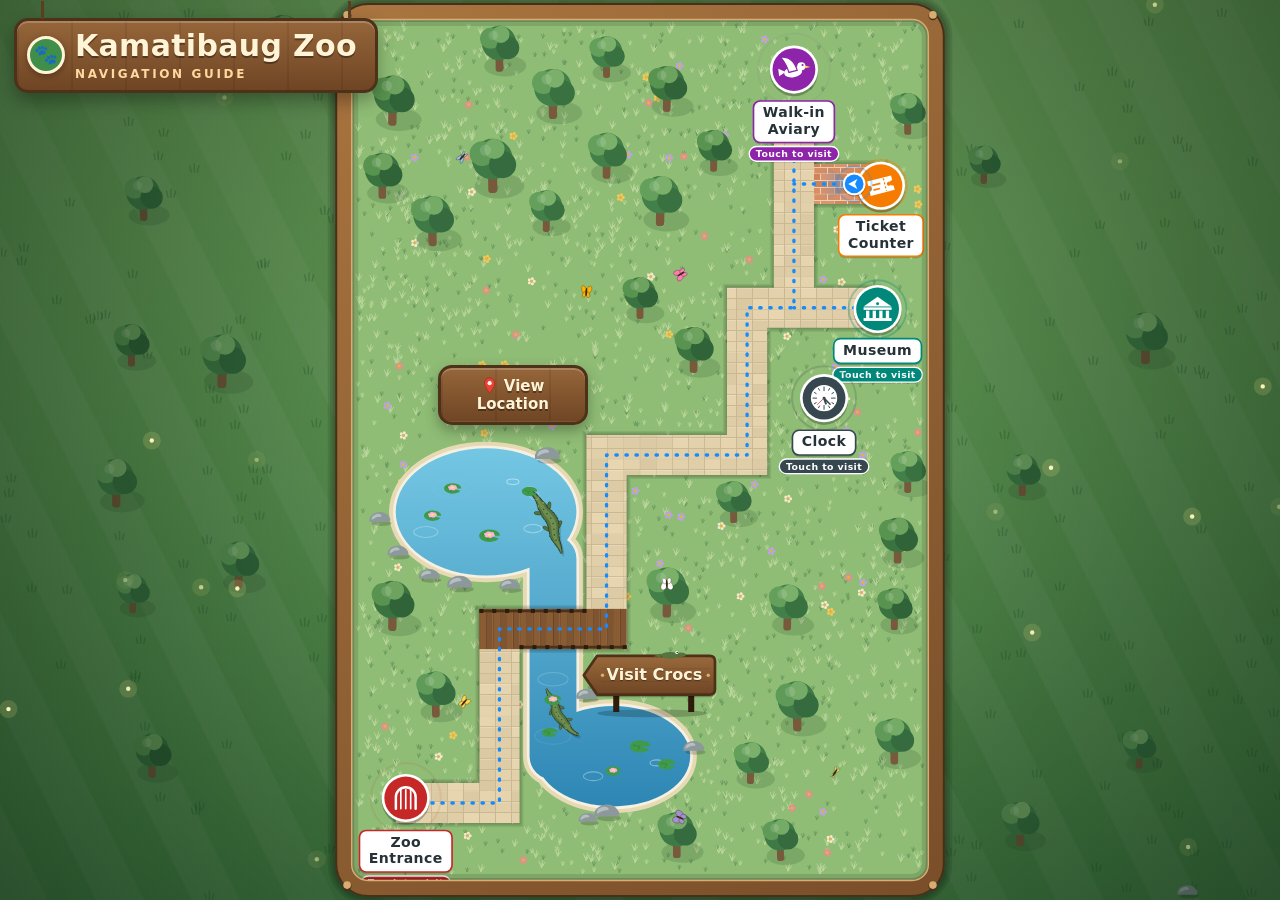
==== index.html @ b9ba96b5 "Update website" ====
<!DOCTYPE html>
<html lang="en">
<head>
    <meta charset="UTF-8">
    <meta name="viewport" content="width=device-width, initial-scale=1.0, viewport-fit=cover">
    <title>Kamatibaug Zoo Navigation Guide</title>
    <link rel="stylesheet" href="style.css?v=5">
</head>
<body>

    <canvas id="zooMap"></canvas>

    <!-- Wooden hanging sign with the title -->
    <header class="zoo-title">
        <div class="zoo-title-icon" aria-hidden="true">&#128062;</div>
        <div class="zoo-title-text">
            <h1>Kamatibaug Zoo</h1>
            <p>Navigation Guide</p>
        </div>
    </header>

    <!-- Information card (hidden until "View Details" is pressed). Filled by place-card.js -->
    <div class="card-overlay" id="placeCard" aria-hidden="true">
        <div class="card" role="dialog" aria-modal="true" aria-labelledby="cardTitle">

            <header class="card-header">
                <div class="card-icon" id="cardIcon"></div>
                <div class="card-heading">
                    <h2 id="cardTitle"></h2>
                    <p id="cardTagline"></p>
                </div>
                <button class="card-close" id="cardClose" type="button" aria-label="Close">&times;</button>
            </header>

            <div class="card-body" id="cardBody">
                <figure class="card-photo">
                    <div class="photo-frame">
                        <img id="cardImg" alt="" hidden>
                        <div class="photo-fallback" id="cardFallback">
                            <span id="cardFallbackIcon"></span>
                            <small>Photo coming soon</small>
                        </div>
                    </div>
                    <figcaption id="cardCredit"></figcaption>
                </figure>

                <section>
                    <h3>Quick facts</h3>
                    <ul class="facts" id="cardFacts"></ul>
                </section>

                <section class="note did-you-know" id="cardDyk">
                    <h3>Did you know?</h3>
                    <p id="cardDykText"></p>
                </section>

                <section class="note visit-tip" id="cardTipBox">
                    <h3>Visitor tip</h3>
                    <p id="cardTip"></p>
                </section>

                <footer class="sources">
                    <h3>Sources</h3>
                    <ul id="cardSources"></ul>
                </footer>
            </div>

        </div>
    </div>

    <!-- Opening screen (fades away by itself, see main-map.js) -->
    <div class="splash" id="splash">
        <div class="splash-sign">
            <h1>Kamatibaug Zoo</h1>
            <p>Navigation Guide</p>
        </div>
        <div class="splash-paws" aria-hidden="true">
            <span>&#128062;</span><span>&#128062;</span><span>&#128062;</span>
        </div>
    </div>

    <!-- Order matters: data first, then the card, then the map -->
    <script src="data/places-data.js?v=5"></script>
    <script src="place-card.js?v=5"></script>
    <script src="main-map.js?v=5"></script>
</body>
</html>
---- style.css ----
/* =========================================================
   SMART ZOO GUIDE — RESPONSIVE PLACE INFORMATION CARD
   ========================================================= */

* {
    box-sizing: border-box;
}

html,
body {
    margin: 0;
    width: 100%;
    height: 100%;
    overflow: hidden;
    background: #4b8648;   /* forest green around the map frame (same family as OUTSIDE_COLOR in main-map.js) */
    font-family: "Inter", "Segoe UI", system-ui, -apple-system, Roboto, Arial, sans-serif;
}

canvas {
    display: block;
    position: fixed;
    inset: 0;
}

[hidden] {
    display: none !important;
}

/* ---------- Popup Background ---------- */

.card-overlay {
    --accent: #00897b;

    position: fixed;
    inset: 0;
    z-index: 10;

    display: flex;
    align-items: center;
    justify-content: center;

    padding: 24px;

    background: rgba(12, 24, 18, 0.85);

    opacity: 0;
    visibility: hidden;

    transition:
        opacity 0.28s ease,
        visibility 0s linear 0.28s;
}

.card-overlay.open {
    opacity: 1;
    visibility: visible;

    transition: opacity 0.28s ease;
}

/* ---------- Main Popup ---------- */

.card {
    width: min(900px, 100%);

    max-height: min(90vh, 900px);
    max-height: min(90dvh, 900px);

    display: flex;
    flex-direction: column;

    overflow: hidden;

    color: #24312d;
    background: #fffdf8;

    border: 1px solid rgba(255, 255, 255, 0.8);
    border-radius: 28px;

    box-shadow:
        0 30px 90px rgba(0, 0, 0, 0.35),
        0 8px 24px rgba(0, 0, 0, 0.12);

    transform: translateY(24px) scale(0.97);

    transition:
        transform 0.32s cubic-bezier(0.2, 0.8, 0.2, 1);
}

.card-overlay.open .card {
    transform: translateY(0) scale(1);
}

/* ---------- Colorful Header ---------- */

.card-header {
    position: relative;

    display: flex;
    align-items: center;
    gap: 20px;

    padding: 28px 78px 28px 32px;

    flex: none;

    color: #fff;
    background-color: var(--accent);

    background-image:
        radial-gradient(
            circle at 90% 10%,
            rgba(255, 255, 255, 0.2),
            transparent 35%
        ),
        linear-gradient(
            135deg,
            rgba(255, 255, 255, 0.12),
            rgba(0, 0, 0, 0.2)
        );
}

/* ---------- Place Icon ---------- */

.card-icon {
    flex: none;

    width: 76px;
    height: 76px;

    display: flex;
    align-items: center;
    justify-content: center;

    font-size: 40px;

    background: rgba(255, 255, 255, 0.96);
    border: 4px solid rgba(255, 255, 255, 0.65);
    border-radius: 50%;

    box-shadow: 0 6px 18px rgba(0, 0, 0, 0.18);
}

/* ---------- Heading ---------- */

.card-heading {
    min-width: 0;
}

.card-heading h2 {
    margin: 0;

    font-size: clamp(24px, 3vw, 34px);
    font-weight: 800;
    line-height: 1.2;
    letter-spacing: -0.7px;

    text-wrap: balance;
}

.card-heading p {
    margin: 9px 0 0;

    font-size: 16px;
    font-weight: 500;
    line-height: 1.55;

    color: rgba(255, 255, 255, 0.92);
}

/* ---------- Close Button ---------- */

.card-close {
    position: absolute;
    top: 18px;
    right: 18px;

    width: 46px;
    height: 46px;

    display: flex;
    align-items: center;
    justify-content: center;

    border: 0;
    border-radius: 50%;

    background: rgba(255, 255, 255, 0.95);
    color: #24312d;

    font-size: 28px;
    line-height: 1;

    cursor: pointer;

    box-shadow: 0 3px 12px rgba(0, 0, 0, 0.12);

    transition:
        background 0.2s ease,
        transform 0.2s ease;
}

.card-close:hover {
    background: #fff;
    transform: rotate(90deg);
}

.card-close:focus-visible {
    outline: 3px solid #fff;
    outline-offset: 3px;
}

/* ---------- Scrollable Content ---------- */

.card-body {
    padding: 30px 36px 38px;

    overflow-y: auto;
    overscroll-behavior: contain;

    -webkit-overflow-scrolling: touch;
    scrollbar-width: thin;
    scrollbar-color: #c6d5c8 transparent;
}

.card-body h3 {
    margin: 0 0 14px;

    font-size: 13px;
    font-weight: 800;
    letter-spacing: 0.12em;
    text-transform: uppercase;

    color: var(--accent);
}

/* ---------- Place Image ---------- */

.card-photo {
    margin: 0 0 30px;
}

.photo-frame {
    position: relative;

    width: 100%;
    aspect-ratio: 16 / 9;
    max-height: 390px;

    overflow: hidden;

    background: #e4e8df;

    border: 4px solid #fff;
    border-radius: 22px;

    box-shadow:
        0 10px 28px rgba(31, 48, 37, 0.13),
        0 2px 5px rgba(31, 48, 37, 0.08);
}

.photo-frame img {
    display: block;

    width: 100%;
    height: 100%;

    object-fit: cover;

    transition: transform 0.5s ease;
}

.photo-frame:hover img {
    transform: scale(1.025);
}

/* ---------- Photo Placeholder ---------- */

.photo-fallback {
    width: 100%;
    height: 100%;

    display: flex;
    flex-direction: column;
    align-items: center;
    justify-content: center;
    gap: 10px;

    color: #536b50;

    background:
        radial-gradient(
            circle at 50% 40%,
            rgba(255, 255, 255, 0.8),
            transparent 55%
        ),
        linear-gradient(135deg, #e7f0df, #d5e5cc);
}

.photo-fallback span {
    font-size: 64px;
}

.photo-fallback small {
    font-size: 15px;
    font-weight: 700;
    letter-spacing: 0.02em;
}

.card-photo figcaption {
    margin-top: 10px;

    font-size: 12px;
    line-height: 1.5;

    color: #7b8580;
}

.card-photo figcaption:empty {
    display: none;
}

/* ---------- Facts ---------- */

.facts {
    display: grid;
    gap: 14px;

    margin: 0;
    padding: 0;

    list-style: none;
}

.facts li {
    position: relative;

    margin: 0;
    padding: 18px 20px 18px 48px;

    font-size: 17px;
    font-weight: 450;
    line-height: 1.8;

    color: #394640;

    background: #f5f7f1;

    border: 1px solid #e9eee4;
    border-radius: 16px;
}

.facts li::before {
    content: "";

    position: absolute;
    left: 20px;
    top: 27px;

    width: 10px;
    height: 10px;

    border-radius: 50%;

    background: var(--accent);

    box-shadow:
        0 0 0 5px color-mix(in srgb, var(--accent) 14%, transparent);
}

/* ---------- Highlighted Information ---------- */

.note {
    margin: 24px 0 0;
    padding: 20px 22px;

    border-left: 5px solid;
    border-radius: 16px;
}

.note p {
    margin: 0;

    font-size: 16px;
    line-height: 1.8;
}

.did-you-know {
    background: #eaf4e5;
    border-color: #6aa84f;
}

.did-you-know h3 {
    color: #3d7a2a;
}

.visit-tip {
    background: #fff4df;
    border-color: #e5a12b;
}

.visit-tip h3 {
    color: #a96500;
}

/* ---------- Sources ---------- */

.sources {
    margin-top: 28px;
    padding-top: 18px;

    border-top: 1px solid #e6e9e1;
}

.sources h3 {
    color: #858c87;
}

.sources ul {
    margin: 0;
    padding-left: 20px;

    font-size: 13px;
    line-height: 1.8;

    color: #737b76;
}

/* ---------- Mobile ---------- */

@media (max-width: 600px) {
    .card-overlay {
        align-items: flex-end;
        padding: 0;
    }

    .card {
        width: 100%;

        max-height: 94vh;
        max-height: 94dvh;

        border-radius: 26px 26px 0 0;

        transform: translateY(40px);
    }

    .card-header {
        gap: 14px;

        padding: 22px 62px 21px 20px;
    }

    .card-icon {
        width: 58px;
        height: 58px;

        font-size: 31px;
        border-width: 3px;
    }

    .card-heading h2 {
        font-size: 22px;
        line-height: 1.25;
        letter-spacing: -0.3px;
    }

    .card-heading p {
        margin-top: 6px;
        font-size: 14px;
        line-height: 1.45;
    }

    .card-close {
        top: 13px;
        right: 13px;

        width: 40px;
        height: 40px;

        font-size: 26px;
    }

    .card-body {
        padding: 22px 18px 32px;
    }

    .card-body h3 {
        font-size: 12px;
    }

    .card-photo {
        margin-bottom: 24px;
    }

    .photo-frame {
        aspect-ratio: 4 / 3;
        border-radius: 17px;
    }

    .photo-fallback span {
        font-size: 54px;
    }

    .facts {
        gap: 11px;
    }

    .facts li {
        padding: 15px 15px 15px 40px;

        font-size: 15.5px;
        line-height: 1.75;

        border-radius: 13px;
    }

    .facts li::before {
        left: 16px;
        top: 24px;

        width: 8px;
        height: 8px;
    }

    .note {
        margin-top: 18px;
        padding: 16px;
    }

    .note p {
        font-size: 15px;
        line-height: 1.75;
    }

    .sources {
        margin-top: 22px;
    }
}

/* ---------- Small Phones ---------- */

@media (max-width: 360px) {
    .card-header {
        gap: 10px;
        padding-left: 14px;
    }

    .card-icon {
        width: 48px;
        height: 48px;
        font-size: 26px;
    }

    .card-heading h2 {
        font-size: 19px;
    }

    .card-heading p {
        font-size: 13px;
    }

    .card-body {
        padding-left: 14px;
        padding-right: 14px;
    }
}

/* ---------- Reduced Motion ---------- */

@media (prefers-reduced-motion: reduce) {
    .card-overlay,
    .card,
    .photo-frame img {
        transition: none;
    }
}

/* =========================================================
   ZOO THEME: wooden sign, opening screen, arrival popup
   ========================================================= */

:root {
    --wood-light: #8a5c33;
    --wood-dark: #6f4524;
    --wood-edge: #4e3119;
    --cream: #fff4d6;
    --leaf: #3f8f4a;
    --leaf-dark: #2e7d32;
    --zoo-font: "Trebuchet MS", "Segoe UI", system-ui, -apple-system, Roboto, Arial, sans-serif;
}

/* ---------- Hanging wooden title sign ---------- */

.zoo-title {
    position: fixed;
    top: calc(18px + env(safe-area-inset-top, 0px));
    left: calc(14px + env(safe-area-inset-left, 0px));
    z-index: 4;

    display: flex;
    align-items: center;
    gap: 10px;

    max-width: calc(100vw - 28px);
    padding: 8px 18px 9px 10px;

    color: var(--cream);
    font-family: var(--zoo-font);

    /* wood planks: thin dark lines on a brown gradient */
    background:
        repeating-linear-gradient(90deg, rgba(0, 0, 0, 0.08) 0 2px, transparent 2px 54px),
        linear-gradient(180deg, #96663a, var(--wood-dark));
    border: 3px solid var(--wood-edge);
    border-radius: 14px;
    box-shadow:
        0 8px 18px rgba(0, 0, 0, 0.3),
        inset 0 2px 0 rgba(255, 255, 255, 0.2);

    transform-origin: 50% -18px;           /* swings from the ropes */
    pointer-events: none;

    /* drops in after the opening screen, then sways slowly */
    animation:
        signDrop 0.9s cubic-bezier(0.2, 0.9, 0.3, 1.25) 1.5s both,
        signSway 7s ease-in-out 2.6s infinite;
}

/* two ropes holding the sign */
.zoo-title::before,
.zoo-title::after {
    content: "";
    position: absolute;
    top: -20px;
    width: 3px;
    height: 18px;
    background: #5b3d20;
}
.zoo-title::before { left: 24px; }
.zoo-title::after  { right: 24px; }

.zoo-title-icon {
    flex: none;
    width: 38px;
    height: 38px;
    display: flex;
    align-items: center;
    justify-content: center;
    font-size: 19px;
    background: var(--leaf);
    border: 3px solid var(--cream);
    border-radius: 50%;
    box-shadow: 0 2px 6px rgba(0, 0, 0, 0.3);
}

.zoo-title-text h1 {
    margin: 0;
    font-size: clamp(30px, 4.2vw, 22px);
    font-weight: 800;
    line-height: 1.15;
    letter-spacing: 0.3px;
    text-shadow: 0 2px 0 rgba(0, 0, 0, 0.35);
}

.zoo-title-text p {
    margin: 3px 0 0;
    font-size: clamp(10px, 2.6vw, 12px);
    font-weight: 700;
    letter-spacing: 0.22em;
    text-transform: uppercase;
    color: #ffd9a0;
}

@keyframes signDrop {
    from { opacity: 0; transform: translateY(-90px) rotate(-8deg); }
    to   { opacity: 1; transform: none; }
}

@keyframes signSway {
    0%, 100% { transform: rotate(-1.4deg); }
    50%      { transform: rotate(1.4deg); }
}

/* ---------- Opening screen ---------- */

.splash {
    position: fixed;
    inset: 0;
    z-index: 2000;

    display: flex;
    flex-direction: column;
    align-items: center;
    justify-content: center;
    gap: 26px;

    padding: 24px;
    text-align: center;
    color: var(--cream);
    font-family: var(--zoo-font);

    background: radial-gradient(circle at 50% 38%, #b4dd97, #6fa956 72%);

    transition: opacity 0.6s ease, visibility 0s linear 0.6s;
}

.splash.hide {
    opacity: 0;
    visibility: hidden;
    pointer-events: none;
}

.splash-sign {
    padding: 20px 38px 22px;
    background:
        repeating-linear-gradient(90deg, rgba(0, 0, 0, 0.08) 0 2px, transparent 2px 60px),
        linear-gradient(180deg, #96663a, var(--wood-dark));
    border: 4px solid var(--wood-edge);
    border-radius: 20px;
    box-shadow: 0 14px 34px rgba(0, 0, 0, 0.35), inset 0 3px 0 rgba(255, 255, 255, 0.2);
    animation: splashPop 0.8s cubic-bezier(0.2, 1.3, 0.4, 1) both;
}

.splash-sign h1 {
    margin: 0;
    font-size: clamp(28px, 8vw, 48px);
    font-weight: 800;
    letter-spacing: 0.5px;
    text-shadow: 0 3px 0 rgba(0, 0, 0, 0.35);
}

.splash-sign p {
    margin: 8px 0 0;
    font-size: clamp(13px, 3.6vw, 18px);
    font-weight: 700;
    letter-spacing: 0.3em;
    text-transform: uppercase;
    color: #ffd9a0;
}

/* three paw prints "walking" across */
.splash-paws {
    display: flex;
    gap: 18px;
    font-size: 30px;
}

.splash-paws span {
    opacity: 0;
    animation: pawStep 1.3s ease-in-out infinite;
}
.splash-paws span:nth-child(2) { animation-delay: 0.25s; transform: translateY(-12px); }
.splash-paws span:nth-child(3) { animation-delay: 0.5s; }

@keyframes splashPop {
    from { opacity: 0; transform: scale(0.7) translateY(24px); }
    to   { opacity: 1; transform: none; }
}

@keyframes pawStep {
    0%, 100% { opacity: 0; }
    35%, 65% { opacity: 0.9; }
}

/* ---------- Arrival popup: "You reached ..." ---------- */

.arrival-popup {
    position: fixed;
    left: 50%;
    bottom: calc(18px + env(safe-area-inset-bottom, 0px));
    z-index: 8;                         /* above the Places button (7), below the card (10) */

    display: none;                      /* main-map.js shows it with display: flex */
    align-items: center;
    justify-content: center;
    gap: 16px;

    width: max-content;
    max-width: min(560px, calc(100vw - 24px));
    padding: 16px 18px 16px 20px;

    color: #4a3217;
    font: 700 19px/1.3 var(--zoo-font);

    background: linear-gradient(180deg, #fffaf0, #fff0cf);
    border: 3px solid var(--wood-light);
    border-left: 11px solid var(--leaf);
    border-radius: 20px;
    box-shadow: 0 10px 26px rgba(0, 0, 0, 0.3);

    transform: translateX(-50%);
    animation: popIn 0.42s cubic-bezier(0.2, 1.3, 0.4, 1) both;
}

.arrival-popup-icon {
    font-size: 30px;
}

.arrival-popup button {
    flex: none;
    border: 0;
    border-radius: 14px;
    padding: 14px 20px;

    color: #fff;
    font: 800 17px var(--zoo-font);
    white-space: nowrap;
    cursor: pointer;

    background: linear-gradient(180deg, #55ac60, var(--leaf-dark));
    box-shadow: 0 3px 0 #1f5c24, 0 6px 10px rgba(0, 0, 0, 0.2);
    transition: transform 0.15s ease, box-shadow 0.15s ease;
}

.arrival-popup button:hover {
    transform: translateY(-1px);
}

.arrival-popup button:active {
    transform: translateY(3px);
    box-shadow: 0 0 0 #1f5c24;
}

@keyframes popIn {
    from { opacity: 0; transform: translateX(-50%) translateY(26px) scale(0.9); }
    to   { opacity: 1; transform: translateX(-50%); }
}

/* ---------- Scenery editor panel (only with ?edit) ---------- */

.edit-panel {
    position: fixed;
    left: 12px;
    bottom: 12px;
    z-index: 6;
    width: min(260px, calc(100vw - 24px));
    padding: 12px;

    color: #fff;
    font: 600 13px/1.4 var(--zoo-font);

    background: rgba(38, 50, 56, 0.92);
    border-radius: 14px;
    box-shadow: 0 8px 22px rgba(0, 0, 0, 0.35);
}

.edit-panel strong {
    display: block;
    margin-bottom: 8px;
    font-size: 14px;
}

.edit-types {
    display: flex;
    flex-wrap: wrap;
    gap: 6px;
}

.edit-panel button {
    padding: 6px 10px;
    border: 0;
    border-radius: 8px;
    color: #fff;
    background: #4f6068;
    font: 700 12px var(--zoo-font);
    cursor: pointer;
}

.edit-panel button.active {
    background: var(--leaf);
}

.edit-hint {
    margin: 8px 0 4px;
    color: #cfd8dc;
    font-size: 12px;
}

.edit-coords {
    margin-bottom: 8px;
    color: #ffd54f;
}

#editCopy {
    width: 100%;
    background: #168bff;
}

/* ---------- Reduced motion: no swinging, no popping ---------- */

@media (prefers-reduced-motion: reduce) {
    .zoo-title,
    .splash-sign,
    .splash-paws span,
    .arrival-popup {
        animation: none;
    }
    .splash-paws span {
        opacity: 0.9;
    }
}

/* ---------- Animal placeholder tiles (Vishwamitri card) ---------- */

.animal-grid {
    display: grid;
    grid-template-columns: repeat(2, minmax(0, 1fr));
    gap: 16px;
    margin: 0 0 24px;
}

.animal-grid.single {
    grid-template-columns: minmax(0, 460px);
    justify-content: center;
}

.animal-tile {
    margin: 0;
}

.animal-frame {
    position: relative;
    aspect-ratio: 4 / 3;
    overflow: hidden;
    border-radius: 18px;
    background: linear-gradient(145deg, #dcebf0, #e6efe0);
    border: 2px dashed color-mix(in srgb, var(--accent) 45%, transparent);
}

.animal-frame img {
    position: absolute;
    inset: 0;
    width: 100%;
    height: 100%;
    object-fit: cover;
}

.animal-fallback {
    position: absolute;
    inset: 0;
    display: flex;
    flex-direction: column;
    align-items: center;
    justify-content: center;
    gap: 8px;
}

.animal-fallback span {
    font-size: 56px;
    line-height: 1;
}

.animal-fallback small {
    color: #5b6f73;
    font-size: 13px;
    font-weight: 600;
}

.animal-tile figcaption {
    margin-top: 10px;
    text-align: center;
    color: #24312d;
    font-size: 15px;
    font-weight: 700;
}

@media (max-width: 480px) {
    .animal-grid {
        gap: 10px;
    }
    .animal-fallback span {
        font-size: 40px;
    }
}

/* ---------- Places list (replaces the joystick) ---------- */

/* The button stands on the map, in the empty grass below the Clock.
   main-map.js sets left/top (see positionPlacesToggle); the values here are only the starting guess. */
.places-toggle {
    position: fixed;
    left: 80%;
    top: 55%;
    transform: translate(-50%, -50%);
    z-index: 7;                         /* below the arrival popup (8) and the card (10) */

    max-width: min(150px, calc(100vw - 24px));      /* the long text wraps onto two lines */
    padding: 9px 14px;
    text-align: center;
    line-height: 1.2;

    color: var(--cream);
    font: 800 15px var(--zoo-font);
    white-space: normal;
    cursor: pointer;
    -webkit-tap-highlight-color: transparent;

    background:
        repeating-linear-gradient(90deg, rgba(0, 0, 0, 0.08) 0 2px, transparent 2px 54px),
        linear-gradient(180deg, #96663a, var(--wood-dark));
    border: 3px solid var(--wood-edge);
    border-radius: 14px;
    box-shadow: 0 6px 14px rgba(0, 0, 0, 0.3), inset 0 2px 0 rgba(255, 255, 255, 0.2);
    text-shadow: 0 2px 0 rgba(0, 0, 0, 0.35);

    transition: transform 0.15s ease, box-shadow 0.15s ease;
}

.places-toggle:active {
    transform: translate(-50%, calc(-50% + 2px));
    box-shadow: 0 2px 6px rgba(0, 0, 0, 0.3), inset 0 2px 0 rgba(255, 255, 255, 0.2);
}

.places-toggle:focus-visible {
    outline: 3px solid #ffd9a0;
    outline-offset: 3px;
}

/* pulsing ring: calls attention to the button until it is tapped for the first time */
.places-toggle.attention::after {
    content: "";
    position: absolute;
    inset: -4px;
    border: 3px solid #ffd54f;
    border-radius: 18px;
    pointer-events: none;
    animation: placesPulse 1.5s ease-out infinite;
}

@keyframes placesPulse {
    from { opacity: 0.95; transform: scale(1); }
    to   { opacity: 0;    transform: scale(1.3); }
}

/* the speech bubble above the button (first visit only) */
.places-hint {
    position: fixed;
    z-index: 7;
    transform: translate(-50%, -100%);

    width: max-content;
    max-width: min(230px, calc(100vw - 24px));
    padding: 11px 15px;

    color: #4a3217;
    font: 700 15px/1.3 var(--zoo-font);
    text-align: center;

    background: linear-gradient(180deg, #fffaf0, #fff0cf);
    border: 3px solid var(--wood-light);
    border-radius: 16px;
    box-shadow: 0 8px 20px rgba(0, 0, 0, 0.28);
    pointer-events: none;

    animation: hintIn 0.4s cubic-bezier(0.2, 1.3, 0.4, 1) both;
}

.places-hint[hidden] {
    display: none;
}

/* little tail pointing down at the button */
.places-hint::after {
    content: "";
    position: absolute;
    left: var(--tail, 50%);
    bottom: -11px;
    width: 16px;
    height: 16px;
    background: #fff0cf;
    border-right: 3px solid var(--wood-light);
    border-bottom: 3px solid var(--wood-light);
    transform: translateX(-50%) rotate(45deg);
}

@keyframes hintIn {
    from { opacity: 0; transform: translate(-50%, calc(-100% + 10px)) scale(0.92); }
    to   { opacity: 1; transform: translate(-50%, -100%); }
}

.places-toggle.walking {
    background: linear-gradient(180deg, #55ac60, var(--leaf-dark));
    border-color: #1f5c24;
}

.places-panel {
    position: fixed;
    right: calc(12px + env(safe-area-inset-right, 0px));
    top: 120px;                         /* main-map.js puts it just under the button when it opens */
    z-index: 7;
    transform-origin: 100% 0;

    width: min(360px, calc(100vw - 24px));
    max-height: calc(100vh - 140px);
    max-height: calc(100dvh - 140px);
    overflow-y: auto;
    padding: 8px;

    background: linear-gradient(180deg, #fffaf0, #fff0cf);
    border: 3px solid var(--wood-light);
    border-radius: 18px;
    box-shadow: 0 10px 26px rgba(0, 0, 0, 0.3);

    animation: placesIn 0.25s cubic-bezier(0.2, 1.2, 0.4, 1) both;
}

.places-panel[hidden] {
    display: none;
}

.places-heading {
    padding: 6px 10px 8px;
    color: #7a5a30;
    font: 800 12px var(--zoo-font);
    letter-spacing: 0.08em;
    text-transform: uppercase;
}

.places-item {
    width: 100%;
    display: flex;
    align-items: center;
    gap: 12px;
    margin: 0;
    padding: 9px 10px;

    color: #4a3217;
    font-family: var(--zoo-font);
    text-align: left;
    cursor: pointer;
    -webkit-tap-highlight-color: transparent;

    background: transparent;
    border: 0;
    border-radius: 12px;
}

.places-item + .places-item {
    margin-top: 2px;
}

.places-item:hover,
.places-item:focus-visible {
    background: rgba(63, 143, 74, 0.14);
    outline: none;
}

.places-item:active {
    background: rgba(63, 143, 74, 0.26);
}

.places-item-icon {
    flex: none;
    width: 42px;
    height: 42px;
    display: flex;
    align-items: center;
    justify-content: center;
    font-size: 21px;
    background: var(--place-color, var(--leaf));
    border: 2px solid var(--cream);
    border-radius: 50%;
    box-shadow: 0 2px 5px rgba(0, 0, 0, 0.28);
}

.places-item-text {
    flex: 1 1 auto;
    min-width: 0;
}

.places-item-text b {
    display: block;
    font-size: 15px;
    font-weight: 800;
}

.places-item-text small {
    display: block;
    margin-top: 1px;
    color: #7a6a52;
    font-size: 12.5px;
    font-weight: 600;
}

.places-item-go {
    flex: none;
    color: #9a7a4a;
    font-size: 24px;
    font-weight: 800;
    line-height: 1;
}

@keyframes placesIn {
    from { opacity: 0; transform: translateY(10px) scale(0.96); }
    to   { opacity: 1; transform: none; }
}

@media (prefers-reduced-motion: reduce) {
    .places-panel,
    .places-hint,
    .places-toggle.attention::after {
        animation: none;
    }
    .places-toggle {
        transition: none;
    }
}
/* ---------- Compact arrival popup (does not cover the map) ---------- */
.arrival-popup { gap: 10px; padding: 8px 10px 8px 12px; font-size: 15px; border-radius: 14px; border-left-width: 8px; max-width: min(460px, calc(100vw - 16px)); }
.arrival-popup-icon { font-size: 20px; }
.arrival-popup button { padding: 9px 14px; font-size: 14px; border-radius: 10px; }
@media (max-width: 600px), (max-height: 500px) {
    .arrival-popup { gap: 8px; padding: 6px 8px 6px 10px; font-size: 13px; border-width: 2px; border-left-width: 6px; border-radius: 12px; max-width: calc(100vw - 12px); }
    .arrival-popup-icon { display: none; }
    .arrival-popup button { padding: 7px 11px; font-size: 13px; }
}

/* ---------- Close button of the location lists ---------- */
.places-close {
    position: sticky;
    bottom: -8px;
    display: block;
    width: 100%;
    margin: 8px 0 0;
    padding: 12px 10px;
    color: #fff;
    font: 800 16px var(--zoo-font);
    cursor: pointer;
    -webkit-tap-highlight-color: transparent;
    background: linear-gradient(180deg, #a8703f, var(--wood-dark));
    border: 2px solid var(--wood-edge);
    border-radius: 12px;
    box-shadow: 0 3px 0 rgba(0, 0, 0, 0.25);
}
.places-close:active { transform: translateY(2px); box-shadow: none; }
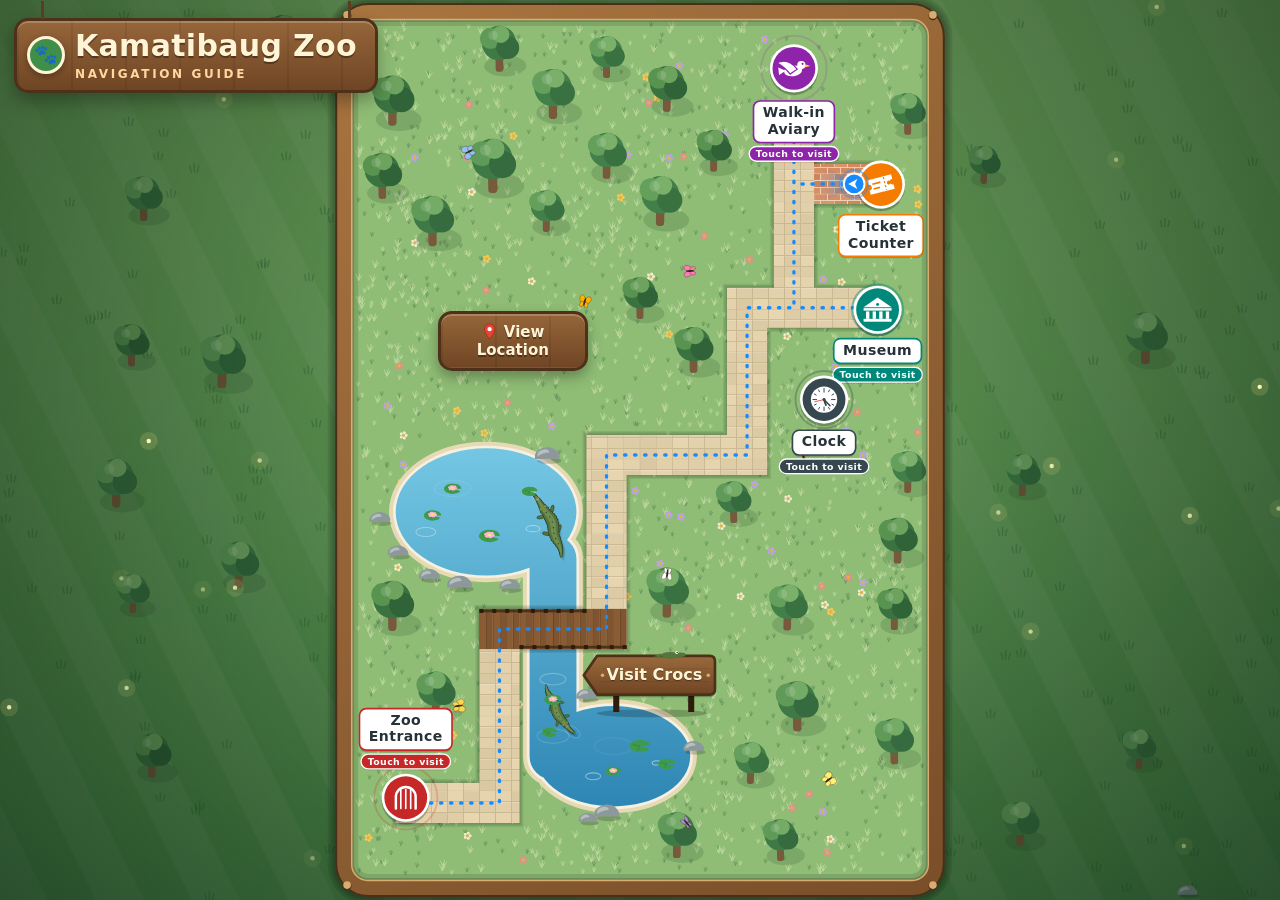
==== commit d1b35bc1: "Update website" ====
--- a/index.html
+++ b/index.html
@@ -4,7 +4,7 @@
     <meta charset="UTF-8">
     <meta name="viewport" content="width=device-width, initial-scale=1.0, viewport-fit=cover">
     <title>Kamatibaug Zoo Navigation Guide</title>
-    <link rel="stylesheet" href="style.css?v=5">
+    <link rel="stylesheet" href="style.css?v=6">
 </head>
 <body>
 
@@ -80,8 +80,8 @@
     </div>
 
     <!-- Order matters: data first, then the card, then the map -->
-    <script src="data/places-data.js?v=5"></script>
-    <script src="place-card.js?v=5"></script>
-    <script src="main-map.js?v=5"></script>
+    <script src="data/places-data.js?v=6"></script>
+    <script src="place-card.js?v=6"></script>
+    <script src="main-map.js?v=6"></script>
 </body>
 </html>
--- a/style.css
+++ b/style.css
@@ -1233,4 +1233,37 @@
     border-radius: 12px;
     box-shadow: 0 3px 0 rgba(0, 0, 0, 0.25);
 }
-.places-close:active { transform: translateY(2px); box-shadow: none; }+.places-close:active { transform: translateY(2px); box-shadow: none; }
+
+/* ---------- Title sign: ONE size on phones, on every page (visible, not too big) ---------- */
+@media (max-width: 600px), (max-height: 500px) {
+    html body .zoo-title {
+        top: calc(8px + env(safe-area-inset-top, 0px));
+        left: calc(8px + env(safe-area-inset-left, 0px));
+        gap: 6px;
+        width: max-content;
+        max-width: calc(100vw - 16px);
+        padding: 4px 10px 5px 6px;
+        border-width: 2px;
+        border-radius: 10px;
+    }
+    html body .zoo-title::before { left: 16px; top: -10px; height: 9px; }
+    html body .zoo-title::after  { right: 16px; top: -10px; height: 9px; }
+    html body .zoo-title-icon {
+        width: 26px;
+        height: 26px;
+        font-size: 13px;
+        border-width: 2px;
+    }
+    html body .zoo-title-text h1 {
+        font-size: 15px;
+        line-height: 1.1;
+        white-space: nowrap;
+    }
+    html body .zoo-title-text p {
+        margin-top: 2px;
+        font-size: 7.5px;
+        letter-spacing: 0.14em;
+        white-space: nowrap;
+    }
+}
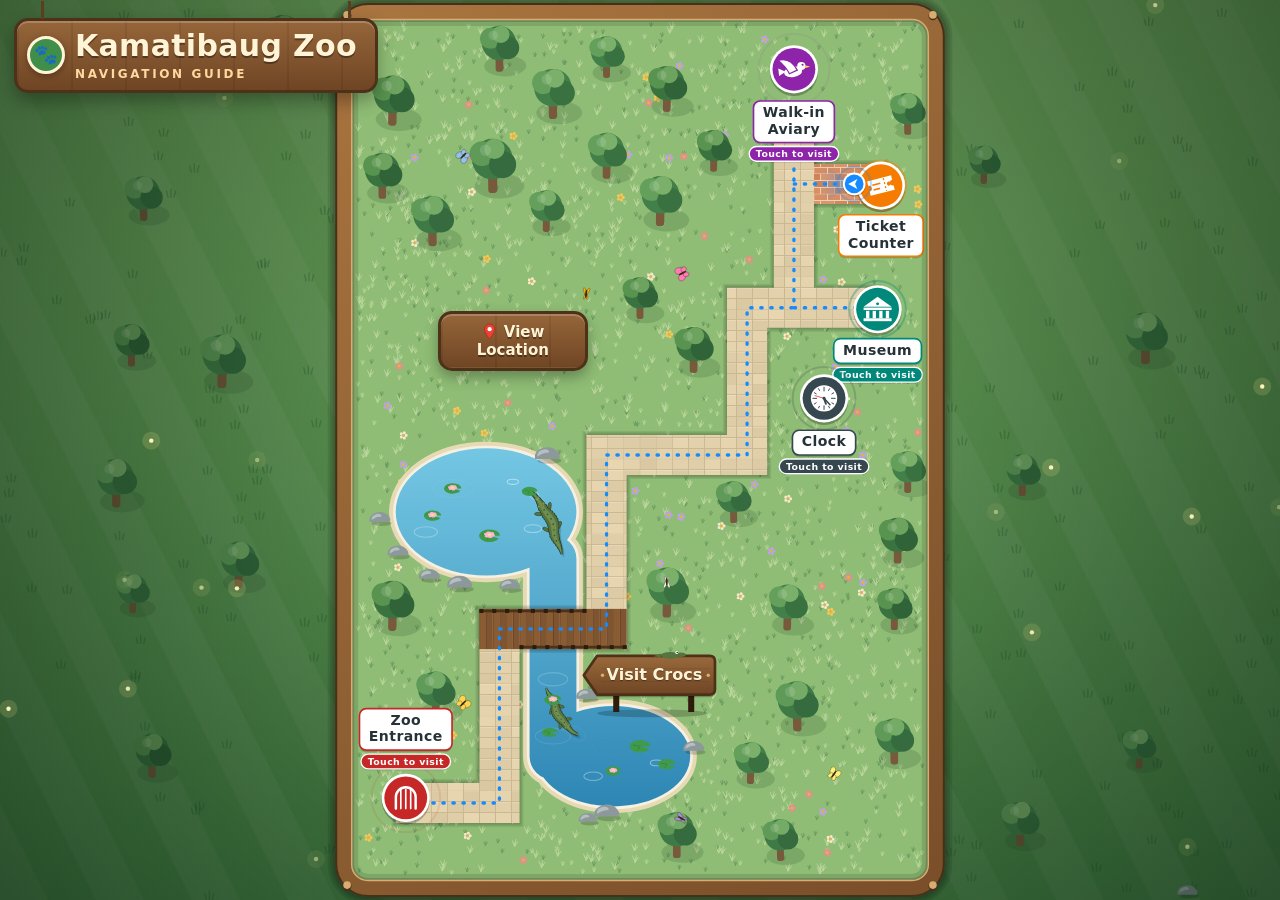
==== commit 4af92275: "Update website" ====
--- a/index.html
+++ b/index.html
@@ -4,7 +4,7 @@
     <meta charset="UTF-8">
     <meta name="viewport" content="width=device-width, initial-scale=1.0, viewport-fit=cover">
     <title>Kamatibaug Zoo Navigation Guide</title>
-    <link rel="stylesheet" href="style.css?v=6">
+    <link rel="stylesheet" href="style.css?v=7">
 </head>
 <body>
 
@@ -80,8 +80,8 @@
     </div>
 
     <!-- Order matters: data first, then the card, then the map -->
-    <script src="data/places-data.js?v=6"></script>
-    <script src="place-card.js?v=6"></script>
-    <script src="main-map.js?v=6"></script>
+    <script src="data/places-data.js?v=7"></script>
+    <script src="place-card.js?v=7"></script>
+    <script src="main-map.js?v=7"></script>
 </body>
 </html>
--- a/style.css
+++ b/style.css
@@ -1266,4 +1266,31 @@
         letter-spacing: 0.14em;
         white-space: nowrap;
     }
+}
+
+/* ---------- Phones: bigger, easier-to-read popup, buttons and title board (same on every page) ---------- */
+@media (max-width: 600px), (max-height: 500px) {
+    html body .arrival-popup {
+        gap: 10px;
+        padding: 10px 12px 10px 14px;
+        font-size: 16px;
+        border-width: 3px;
+        border-left-width: 8px;
+        border-radius: 16px;
+        max-width: calc(100vw - 16px);
+    }
+    html body .arrival-popup-icon { display: block; font-size: 24px; }
+    html body .arrival-popup button { padding: 10px 16px; font-size: 15px; border-radius: 12px; }
+
+    html body .places-toggle {
+        padding: 10px 18px;
+        font-size: 16px;
+        border-width: 3px;
+        border-radius: 14px;
+    }
+
+    html body .zoo-title { padding: 5px 12px 6px 7px; gap: 8px; border-radius: 11px; }
+    html body .zoo-title-icon { width: 32px; height: 32px; font-size: 16px; }
+    html body .zoo-title-text h1 { font-size: 18px; }
+    html body .zoo-title-text p { font-size: 8.5px; margin-top: 2px; }
 }
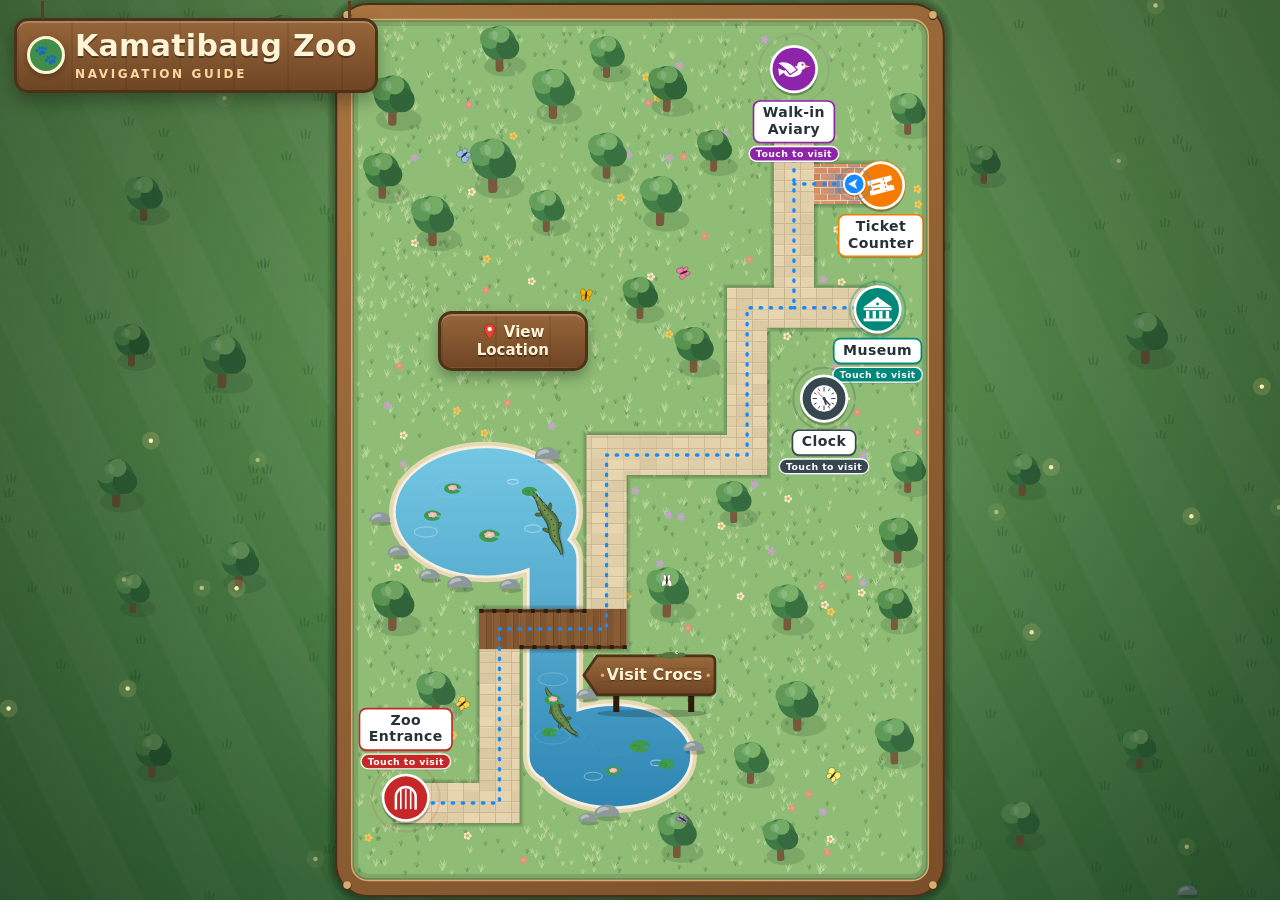
==== commit c2c34f14: "Update website" ====
--- a/index.html
+++ b/index.html
@@ -4,7 +4,7 @@
     <meta charset="UTF-8">
     <meta name="viewport" content="width=device-width, initial-scale=1.0, viewport-fit=cover">
     <title>Kamatibaug Zoo Navigation Guide</title>
-    <link rel="stylesheet" href="style.css?v=7">
+    <link rel="stylesheet" href="style.css?v=8">
 </head>
 <body>
 
@@ -80,8 +80,8 @@
     </div>
 
     <!-- Order matters: data first, then the card, then the map -->
-    <script src="data/places-data.js?v=7"></script>
-    <script src="place-card.js?v=7"></script>
-    <script src="main-map.js?v=7"></script>
+    <script src="data/places-data.js?v=8"></script>
+    <script src="place-card.js?v=8"></script>
+    <script src="main-map.js?v=8"></script>
 </body>
 </html>
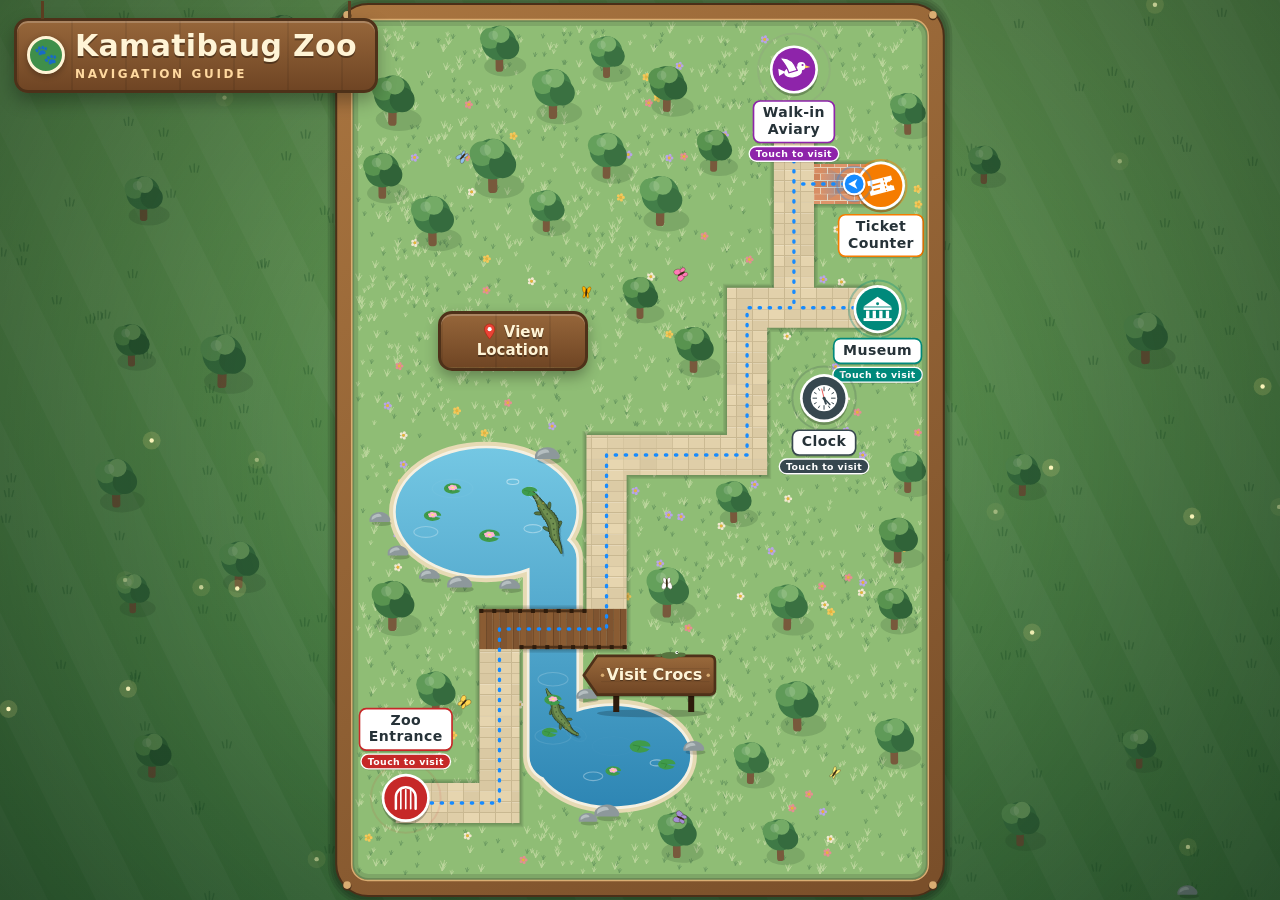
==== commit 9c37cb78: "Update website" ====
--- a/index.html
+++ b/index.html
@@ -4,7 +4,7 @@
     <meta charset="UTF-8">
     <meta name="viewport" content="width=device-width, initial-scale=1.0, viewport-fit=cover">
     <title>Kamatibaug Zoo Navigation Guide</title>
-    <link rel="stylesheet" href="style.css?v=8">
+    <link rel="stylesheet" href="style.css?v=9">
 </head>
 <body>
 
@@ -80,8 +80,8 @@
     </div>
 
     <!-- Order matters: data first, then the card, then the map -->
-    <script src="data/places-data.js?v=8"></script>
-    <script src="place-card.js?v=8"></script>
-    <script src="main-map.js?v=8"></script>
+    <script src="data/places-data.js?v=9"></script>
+    <script src="place-card.js?v=9"></script>
+    <script src="main-map.js?v=9"></script>
 </body>
 </html>
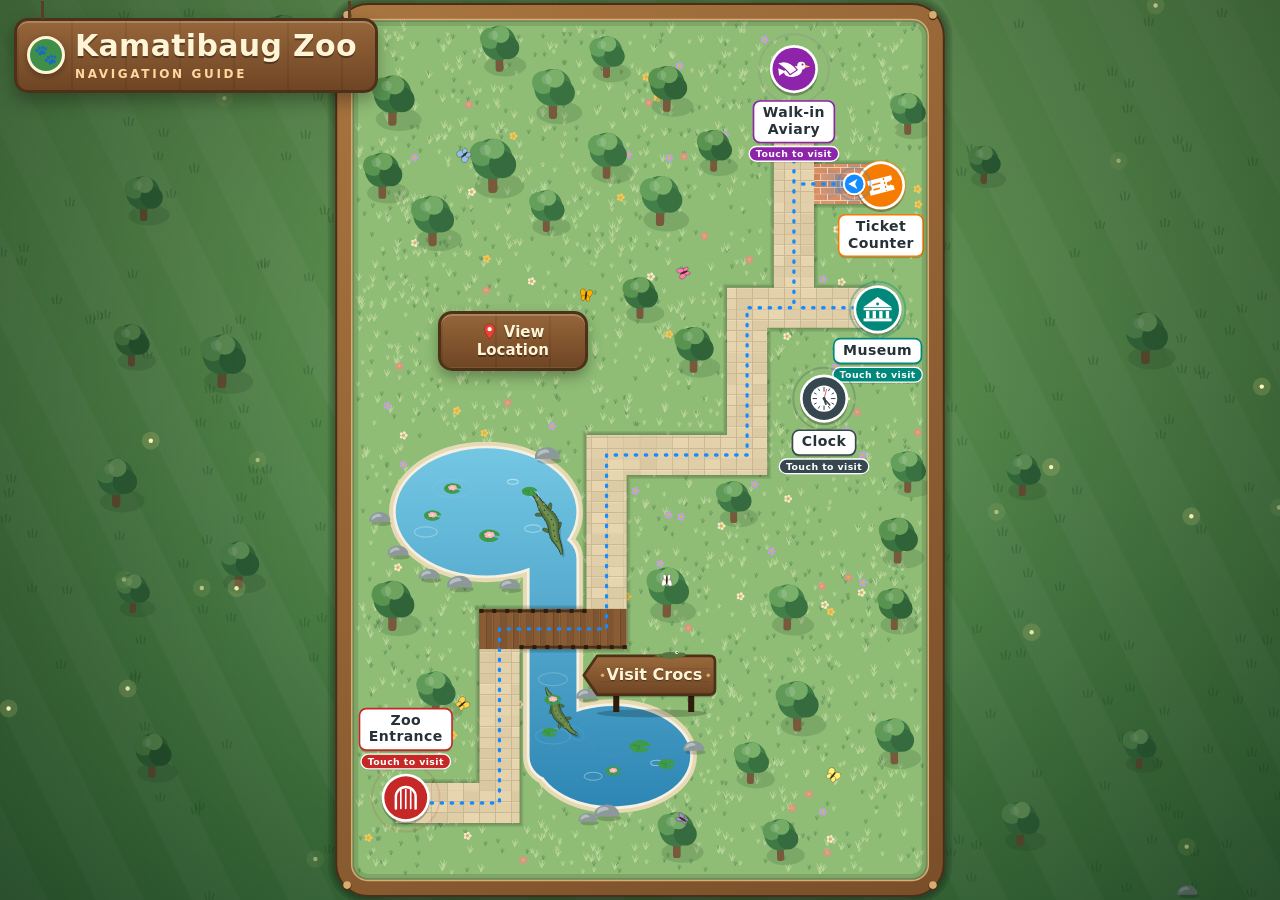
==== commit ee044c16: "Update website" ====
--- a/index.html
+++ b/index.html
@@ -4,7 +4,7 @@
     <meta charset="UTF-8">
     <meta name="viewport" content="width=device-width, initial-scale=1.0, viewport-fit=cover">
     <title>Kamatibaug Zoo Navigation Guide</title>
-    <link rel="stylesheet" href="style.css?v=9">
+    <link rel="stylesheet" href="style.css?v=10">
 </head>
 <body>
 
@@ -80,8 +80,8 @@
     </div>
 
     <!-- Order matters: data first, then the card, then the map -->
-    <script src="data/places-data.js?v=9"></script>
-    <script src="place-card.js?v=9"></script>
-    <script src="main-map.js?v=9"></script>
+    <script src="data/places-data.js?v=10"></script>
+    <script src="place-card.js?v=10"></script>
+    <script src="main-map.js?v=10"></script>
 </body>
 </html>
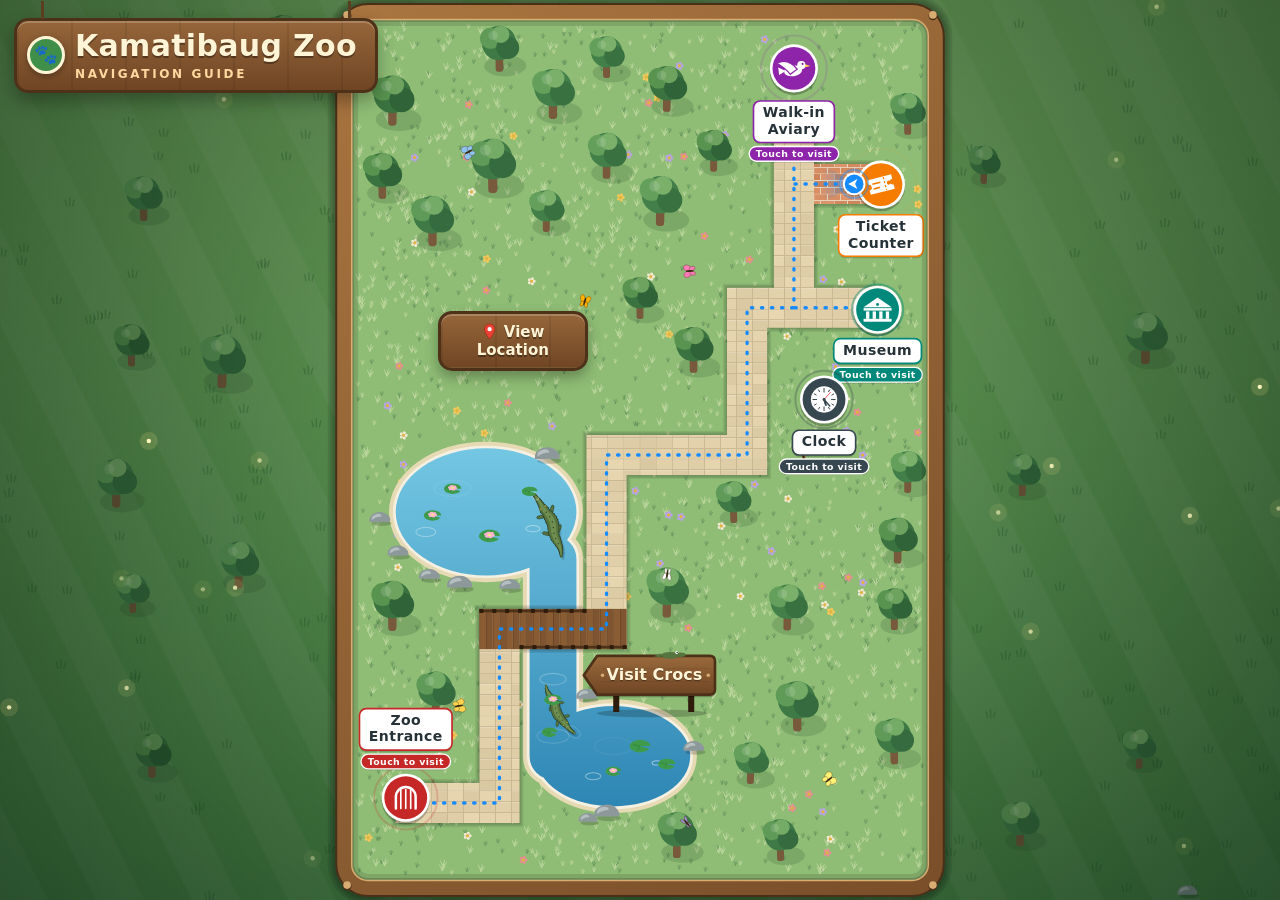
==== commit ed4ac6c7: "Update website" ====
--- a/index.html
+++ b/index.html
@@ -4,7 +4,7 @@
     <meta charset="UTF-8">
     <meta name="viewport" content="width=device-width, initial-scale=1.0, viewport-fit=cover">
     <title>Kamatibaug Zoo Navigation Guide</title>
-    <link rel="stylesheet" href="style.css?v=10">
+    <link rel="stylesheet" href="style.css?v=11">
 </head>
 <body>
 
@@ -80,8 +80,8 @@
     </div>
 
     <!-- Order matters: data first, then the card, then the map -->
-    <script src="data/places-data.js?v=10"></script>
-    <script src="place-card.js?v=10"></script>
-    <script src="main-map.js?v=10"></script>
+    <script src="data/places-data.js?v=11"></script>
+    <script src="place-card.js?v=11"></script>
+    <script src="main-map.js?v=11"></script>
 </body>
 </html>
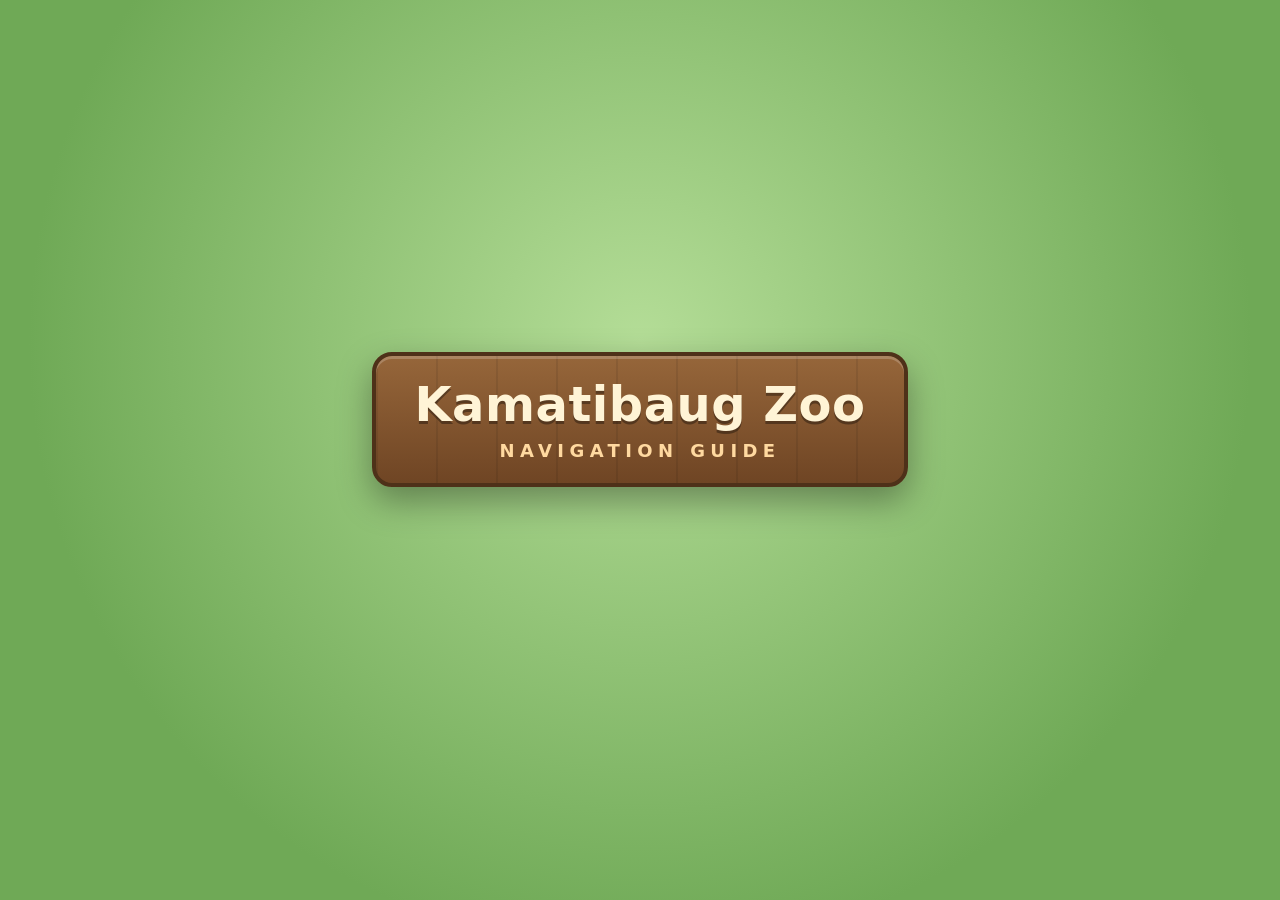
==== commit f6e0c3fb: "Update website" ====
--- a/index.html
+++ b/index.html
@@ -1,3 +1,4 @@
+
 <!DOCTYPE html>
 <html lang="en">
 <head>
@@ -5,6 +6,14 @@
     <meta name="viewport" content="width=device-width, initial-scale=1.0, viewport-fit=cover">
     <title>Kamatibaug Zoo Navigation Guide</title>
     <link rel="stylesheet" href="style.css?v=11">
+
+    <!-- Vercel Web Analytics -->
+    <script>
+        window.va = window.va || function () {
+            (window.vaq = window.vaq || []).push(arguments);
+        };
+    </script>
+    <script defer src="/_vercel/insights/script.js"></script>
 </head>
 <body>
 
@@ -75,7 +84,9 @@
             <p>Navigation Guide</p>
         </div>
         <div class="splash-paws" aria-hidden="true">
-            <span>&#128062;</span><span>&#128062;</span><span>&#128062;</span>
+            <span>&#128062;</span>
+            <span>&#128062;</span>
+            <span>&#128062;</span>
         </div>
     </div>
 
@@ -83,5 +94,7 @@
     <script src="data/places-data.js?v=11"></script>
     <script src="place-card.js?v=11"></script>
     <script src="main-map.js?v=11"></script>
+
 </body>
-</html>+</html>
+
